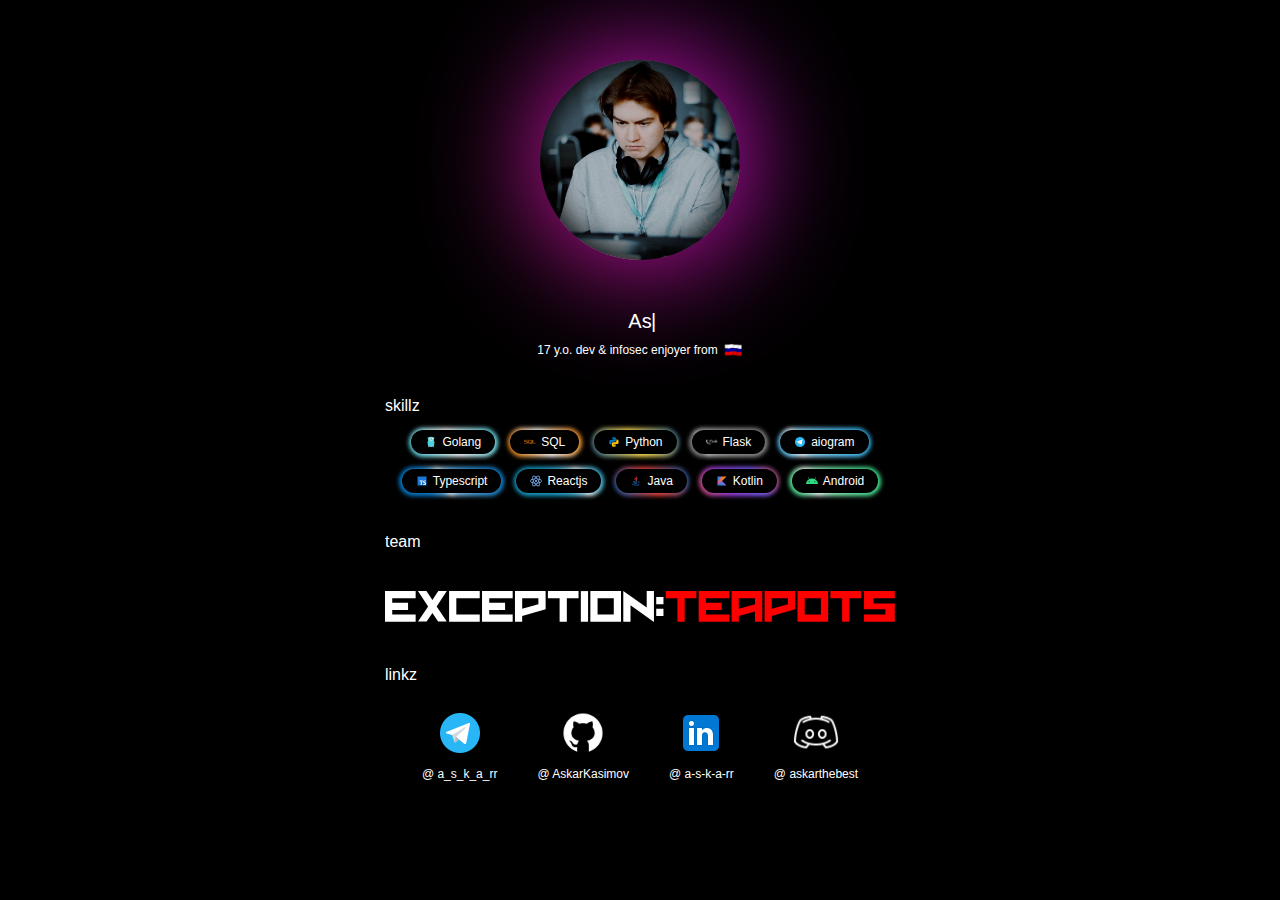
==== index.html @ 7715d3d5 "dark" ====
<!DOCTYPE html>
<html lang="en">

<head>
    <meta charset="UTF-8">
    <meta name="viewport" content="width=device-width, initial-scale=1.0">
    <title>Askar Kasimov (@a_s_k_a_rr)</title>
    <link rel="stylesheet" href="./style.css?ver=6" type="text/css" />
    <link rel="shortcut icon" href="favicon.ico" type="image/x-icon">
    <meta property="og:title" content="Askar Kasimov (@a_s_k_a_rr)" />
    <meta property="og:site_name" content="Software developer" />
    <meta property="og:url" content="https://askar.su/" />
    <meta property="og:description" content="Business card site" />
    <meta property="og:image" content="https://askar.su/ava.jpg" />
    <meta property="og:image:width" content="713" />
    <meta property="og:image:height" content="713" />
    <meta name="description" content="Business card site" />
    <meta name="theme-color" content="#000000" />
    <meta name="yandex-verification" content="dc76d25b6252fd1d" />
</head>

<body>
    <div class="wrapper">
        <div class="ava">
            <div class="button gradient-border">
            </div>
            <span>
                <h1 id="name">Askar Kasimov</h1>
                <h2>17 y.o. dev & infosec enjoyer from <img src="./icons/ru.gif" alt=":ru:" /></h2>
            </span>
        </div>
        <div class="tags-wrapper">
            <p>skillz</p>
            <div class="tags no-select">
                <div class="tag gradient-border go">
                    <img src="./icons/go.png" alt="Golang">
                    <p>Golang</p>
                </div>
                <div class="tag gradient-border sql">
                    <img src="./icons/sql.png" alt="SQL">
                    <p>SQL</p>
                </div>
                <div class="tag gradient-border py">
                    <img src="./icons/python.png" alt="Python">
                    <p>Python</p>
                </div>
                <div class="tag gradient-border flask">
                    <img src="./icons/flask.png" alt="Flask">
                    <p>Flask</p>
                </div>
                <div class="tag gradient-border tg">
                    <img src="./icons/tg.png" alt="aiogram">
                    <p>aiogram</p>
                </div>
                <div class="tag gradient-border ts">
                    <img src="./icons/ts.png" alt="Typescript">
                    <p>Typescript</p>
                </div>
                <div class="tag gradient-border react">
                    <img src="./icons/react.png" alt="Reactjs">
                    <p>Reactjs</p>
                </div>
                <div class="tag gradient-border java">
                    <img src="./icons/java.png" alt="Java">
                    <p>Java</p>
                </div>
                <div class="tag gradient-border kt">
                    <img src="./icons/kt.png" alt="Kotlin">
                    <p>Kotlin</p>
                </div>
                <div class="tag gradient-border android">
                    <img src="./icons/android.png" alt="Android">
                    <p>Android</p>
                </div>
            </div>
        </div>
        <div class="team">
            <p>team</p>
            <a class="hoverUnderlineAnimation" href="https://exteps.com">
                <svg xmlns="http://www.w3.org/2000/svg" viewBox="0 0 783.56 47.6" class="hoverUnderlineAnimation">
                    <defs>
                        <style>
                            .a {
                                fill: red;
                            }
                        </style>
                    </defs>
                    <path d="M613.11,516.27v11.11h-36v6.89h24.33v11.11H577.11v6.89h36v11.11H566V516.27Z"
                        transform="translate(-566 -516.13)" fill="white" />
                    <path
                        d="M632.24,539.82l-15.61-23.55h13.08L638.85,530l9.07-13.71H661l-15.61,23.55,15.54,23.35H647.64l-8.79-13.36L630,563.17H616.7Z"
                        transform="translate(-566 -516.13)" fill="white" />
                    <path d="M664.51,516.27h47.11v11.11h-36v24.89h36v11.11H664.51Z" transform="translate(-566 -516.13)"
                        fill="white" />
                    <path d="M762.25,516.27v11.11h-36v6.89h24.32v11.11H726.25v6.89h36v11.11H715.14V516.27Z"
                        transform="translate(-566 -516.13)" fill="white" />
                    <path d="M812.87,516.27v28l-36,10.13v9H765.76V516.27Zm-36,11.11v15.89l24.89-6.68v-9.21Z"
                        transform="translate(-566 -516.13)" fill="white" />
                    <path d="M816.39,516.27H863.5v11.11h-18v36H834.39v-36h-18Z" transform="translate(-566 -516.13)"
                        fill="white" />
                    <path d="M878.12,516.27v47.11H867V516.27Z" transform="translate(-566 -516.13)" fill="white" />
                    <path d="M928.75,516.27v47.11H881.64V516.27Zm-36,11.11v24.89h24.89V527.38Z"
                        transform="translate(-566 -516.13)" fill="white" />
                    <path d="M932.26,563.38V516.13l36,25.52V516.27h11.11v47.46l-36-25.87v25.52Z"
                        transform="translate(-566 -516.13)" fill="white" />
                    <path d="M994,525.27v11.11H982.89V525.27Zm0,18v11.11H982.89V543.27Z"
                        transform="translate(-566 -516.13)" fill="white" />
                    <path class="a" d="M997.51,516.27h47.11v11.11h-18v36h-11.11v-36h-18Z"
                        transform="translate(-566 -516.13)" />
                    <path class="a" d="M1095.25,516.27v11.11h-36v6.89h24.32v11.11h-24.32v6.89h36v11.11h-47.11V516.27Z"
                        transform="translate(-566 -516.13)" />
                    <path class="a"
                        d="M1145.87,516.27v47.11h-11.11V547.7l-24.89,6.68v9h-11.11V516.27Zm-36,11.11v15.89l24.89-6.68v-9.21Z"
                        transform="translate(-566 -516.13)" />
                    <path class="a" d="M1196.5,516.27v28l-36,10.13v9h-11.11V516.27Zm-36,11.11v15.89l24.89-6.68v-9.21Z"
                        transform="translate(-566 -516.13)" />
                    <path class="a" d="M1247.12,516.27v47.11H1200V516.27Zm-36,11.11v24.89H1236V527.38Z"
                        transform="translate(-566 -516.13)" />
                    <path class="a" d="M1250.64,516.27h47.11v11.11h-18v36h-11.11v-36h-18Z"
                        transform="translate(-566 -516.13)" />
                    <path class="a"
                        d="M1349.57,516.13v11.11H1316.8v7.94h32.77v28.2h-47.25V552.2h32.83v-7.88h-32.83V516.13Z"
                        transform="translate(-566 -516.13)" />
                </svg>
            </a>
        </div>
        <div class="links-wrapper">
            <p>linkz</p>
            <div class="links">
                <a class="link" href="https://t.me/a_s_k_a_rr">
                    <img src="./icons/tg.png" alt="Telegram" class="no-select" />
                    <p>@ a_s_k_a_rr</p>
                </a>
                <a class="link" href="https://github.com/AskarKasimov">
                    <img src="./icons/gh.png" alt="GitHub" class="no-select" />
                    <p>@ AskarKasimov</p>
                </a>
                <a class="link" href="https://www.linkedin.com/in/a-s-k-a-rr/">
                    <img src="./icons/in.png" alt="LinkedIn" class="no-select" />
                    <p>@ a-s-k-a-rr</p>
                </a>
                <a class="link">
                    <img src="./icons/ds.png" alt="Discord" class="no-select" />
                    <p>@ askarthebest</p>
                </a>
            </div>
        </div>
    </div>
    <script src="./typeit.min.js"></script>
    <script>
        new TypeIt("#name", { speed: 180 }).go();
    </script>
</body>

</html>
---- style.css ----
@import url('https://fonts.cdnfonts.com/css/poppins');

:root {
    color-scheme: dark;
}

* {
    box-sizing: border-box;
}

p,
h1,
h2 {
    margin: 0 0 0 0;
    font-weight: 400;
}

html {
    scroll-behavior: smooth;
}

body {
    background-color: #000000;
    color: #FFFFFF;
    font-family: 'Poppins', sans-serif;
}

.no-select {
    -webkit-touch-callout: none;
    -webkit-user-select: none;
    -khtml-user-select: none;
    -moz-user-select: none;
    -ms-user-select: none;
    user-select: none;
}

.wrapper {
    margin: 60px auto;
    width: 100%;
    max-width: 550px;
    display: flex;
    flex-direction: column;
    padding-left: 20px;
    padding-right: 20px;
    gap: 40px;
}

.ava {
    width: 100%;
    display: flex;
    flex-direction: column;
    align-items: center;
    gap: 50px;
}

.ava div {
    border-radius: 100%;
    min-width: 200px;
    min-height: 200px;
    max-width: 200px;
    max-height: 200px;
    padding: 0 0 0 0;
    background-image: url('./ava.jpg');
    box-shadow: 0 0 30px 5px #000000 inset;
    background-position: center;
    background-size: contain;
}

.ava img {
    max-width: 200px;
    max-height: 200px;
    border-radius: 100%;
    pointer-events: none;
}

.ava span {
    display: flex;
    flex-direction: column;
    align-items: center;
    gap: 10px;
}

.ava span h1 {
    font-size: 20px;
    width: 100%;
    text-align: center;
}

.ava span h2 {
    display: flex;
    justify-content: center;
    align-items: center;
    gap: 5px;
    font-size: 12px;
}

.ava span h2 img {
    max-height: 20px;
    max-width: 20px;
    border-radius: 0px;
}

.tags-wrapper {
    width: 100%;
    display: flex;
    gap: 15px;
    flex-direction: column;
    align-items: flex-start;
}

.tags {
    width: 100%;
    display: flex;
    flex-direction: row;
    flex-wrap: wrap;
    gap: 15px;
    justify-content: center;
}

.tag {
    position: relative;
    border-radius: 20px;
    padding: 5px 14px 5px 14px;
    font-size: 12px !important;
    display: flex;
    flex-direction: row;
    gap: 5px;
    align-items: center;
}

.tag img {
    max-height: 12px;
    max-width: 12px;
}

.team {
    display: flex;
    flex-direction: column;
    gap: 40px;
}

.button {
    position: relative;
    display: inline-block;
    outline: 0;
    white-space: nowrap;
    padding-left: 26px;
    padding-right: 26px;
    line-height: 46px;
    color: #fff;
    letter-spacing: 1px;
    border: none;
    -webkit-transition: all .2s ease-in-out;
    -o-transition: all .2s ease-in-out;
    transition: all .2s ease-in-out;
    background-color: #050505 !important;
    text-decoration: none;
}

.gradient-border {
    background: #000000;
    position: relative;
    border-radius: 20px;
}

.gradient-border:after {
    content: '';
    position: absolute;
    top: calc(-1 * 3px);
    left: calc(-1 * 3px);
    height: calc(100% + 3px * 2);
    width: calc(100% + 3px * 2);
    background: linear-gradient(60deg,
            #cd2148,
            #ed14e7,
            #0a8d8f);
    border-radius: 100%;
    z-index: -1;
    animation: animatedgradient 3s ease alternate infinite;
    background-size: 300% 300%;
    filter: blur(60px);
}

.tag:after {
    border-radius: 20px;
    top: calc(-1 * 2.5px);
    left: calc(-1 * 2.5px);
    height: calc(100% + 2.5px * 2);
    width: calc(100% + 2.5px * 2);
    animation: none;
    transition: background-position .5s ease-in-out;
    background-repeat: no-repeat;
    filter: blur(2px);
}

.tag:hover:after {
    background-position: 10vh;
}

.go:after {
    background: linear-gradient(60deg,
            #4DD0E1, 30%,
            #FFFFFF, 70%,
            #4DD0E1)
}

.py:after {
    background: linear-gradient(60deg,
            #326C9B,
            #FFDA4C,
            #326C9B);
}

.flask:after {
    background: linear-gradient(60deg,
            gray, 20%,
            #FFFFFF, 21%,
            gray);
}

.sql:after {
    background: linear-gradient(60deg,
            #E87B00, 30%,
            #FFFFFF, 70%,
            #E87B00)
}

.tg:after {
    background: linear-gradient(60deg,
            #29B6F6, 15%,
            #FFFFFF, 35%,
            #29B6F6);
}

.ts:after {
    background: linear-gradient(60deg,
            #017ACC, 40%,
            #FFFFFF, 50%,
            #017ACC);
}

.react:after {
    background: linear-gradient(60deg,
            #149ECA, 65%,
            #FFFFFF, 80%,
            #149ECA);
}

.java:after {
    background: linear-gradient(60deg,
            #1461B7,
            #EF4235,
            #1461B7);
}

.kt:after {
    background: linear-gradient(60deg,
            #D15064,
            #A23CE2,
            #775BF6,
            #D15064);
}

.android:after {
    background: linear-gradient(60deg,
            #30DC80, 20%,
            #FFFFFF, 40%,
            #30DC80);
}

@keyframes animatedgradient {
    0% {
        background-position: 0% 50%;
    }

    50% {
        background-position: 100% 50%;
    }

    100% {
        background-position: 0% 50%;
    }
}

.links-wrapper {
    width: 100%;
    display: flex;
    gap: 15px;
    flex-direction: column;
    align-items: flex-start;
}

.links {
    width: 100%;
    display: flex;
    flex-direction: row;
    flex-wrap: wrap;
    gap: 20px;
    justify-content: center;
    align-items: center;
}

.link {
    display: flex;
    flex-direction: column;
    gap: 10px;
    align-items: center;
    font-size: 12px !important;
    text-decoration: none;
    color: inherit;
    cursor: pointer;
    padding: 10px 10px 10px 10px;
    box-shadow: 0px 0px 0px 0px #3b3b3b;
    transition: box-shadow .2s ease-in-out;
    border-radius: 10px;
}

.link img {
    max-width: 48px;
    max-height: 48px;
}

.link:hover {
    box-shadow: 0px 0px 0px 2px #3b3b3b;
}

.hoverUnderlineAnimation {
    display: inline-block;
    position: relative;
    color: inherit;
    text-decoration: none;
    transition: color .25s;
}

.hoverUnderlineAnimation:hover {
    color: #D82626;
}

.hoverUnderlineAnimation::after {
    content: '';
    position: absolute;
    width: 100%;
    transform: scaleX(0);
    height: 2px;
    bottom: -5px;
    left: 0;
    background-color: #D82626;
    transform-origin: center;
    transition: transform 0.25s ease-out;
}

.hoverUnderlineAnimation:hover::after {
    transform: scaleX(1);
    transform-origin: center;
}
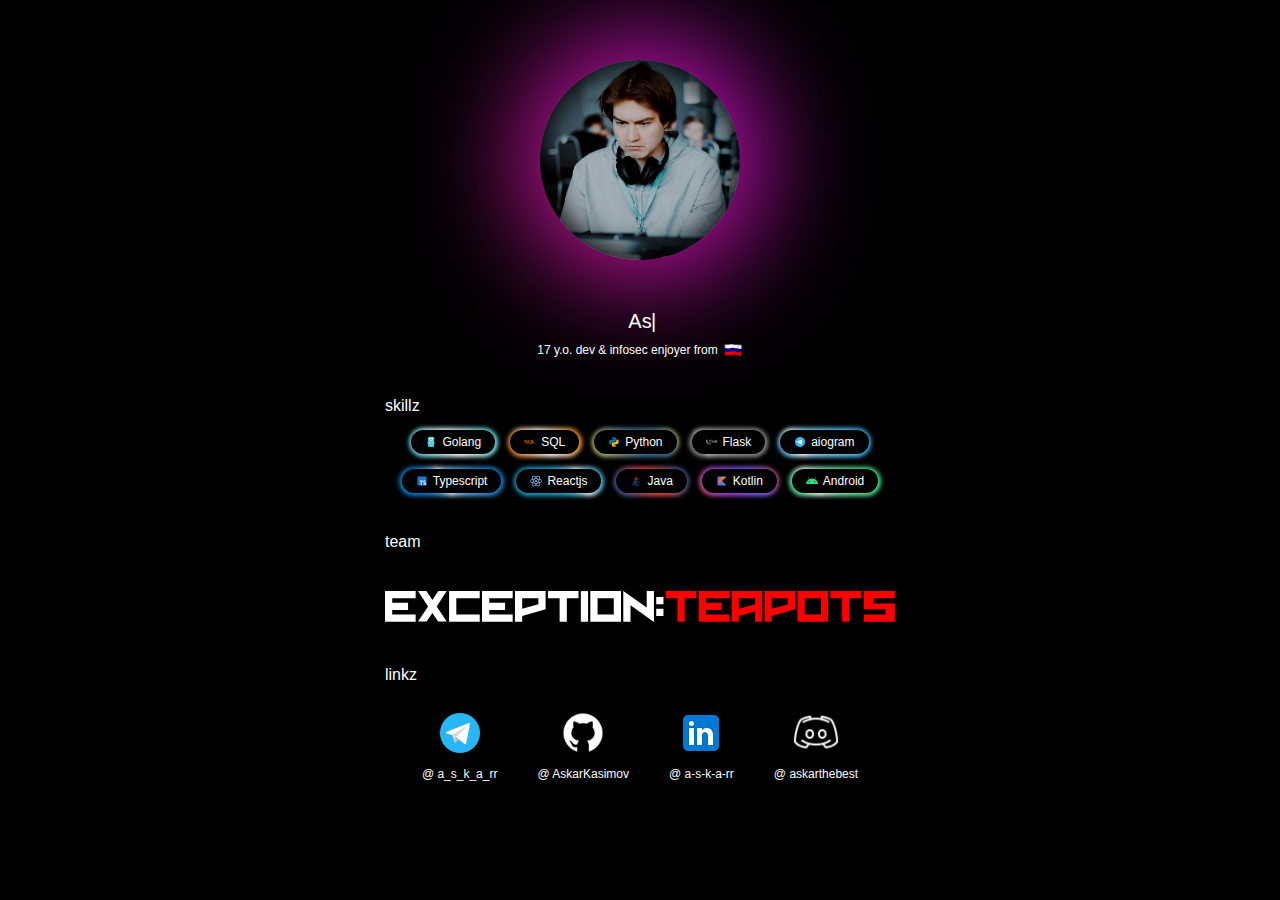
==== commit d193a7c6: "some grad fixes" ====
--- a/index.html
+++ b/index.html
@@ -5,7 +5,7 @@
     <meta charset="UTF-8">
     <meta name="viewport" content="width=device-width, initial-scale=1.0">
     <title>Askar Kasimov (@a_s_k_a_rr)</title>
-    <link rel="stylesheet" href="./style.css?ver=6" type="text/css" />
+    <link rel="stylesheet" href="./style.css?ver=7" type="text/css" />
     <link rel="shortcut icon" href="favicon.ico" type="image/x-icon">
     <meta property="og:title" content="Askar Kasimov (@a_s_k_a_rr)" />
     <meta property="og:site_name" content="Software developer" />
--- a/style.css
+++ b/style.css
@@ -166,10 +166,10 @@
 .gradient-border:after {
     content: '';
     position: absolute;
-    top: calc(-1 * 3px);
-    left: calc(-1 * 3px);
-    height: calc(100% + 3px * 2);
-    width: calc(100% + 3px * 2);
+    top: calc(-1 * 15px);
+    left: calc(-1 * 15px);
+    height: calc(100% + 15px * 2);
+    width: calc(100% + 15px * 2);
     background: linear-gradient(60deg,
             #cd2148,
             #ed14e7,
@@ -188,13 +188,13 @@
     height: calc(100% + 2.5px * 2);
     width: calc(100% + 2.5px * 2);
     animation: none;
-    transition: background-position .5s ease-in-out;
+    transition: background-position .7s ease-in-out;
     background-repeat: no-repeat;
     filter: blur(2px);
 }
 
 .tag:hover:after {
-    background-position: 10vh;
+    background-position: 100px;
 }
 
 .go:after {
@@ -206,9 +206,9 @@
 
 .py:after {
     background: linear-gradient(60deg,
-            #326C9B,
-            #FFDA4C,
-            #326C9B);
+            #FFDA4C, 20%,
+            #326C9B, 90%,
+            #FFDA4C);
 }
 
 .flask:after {
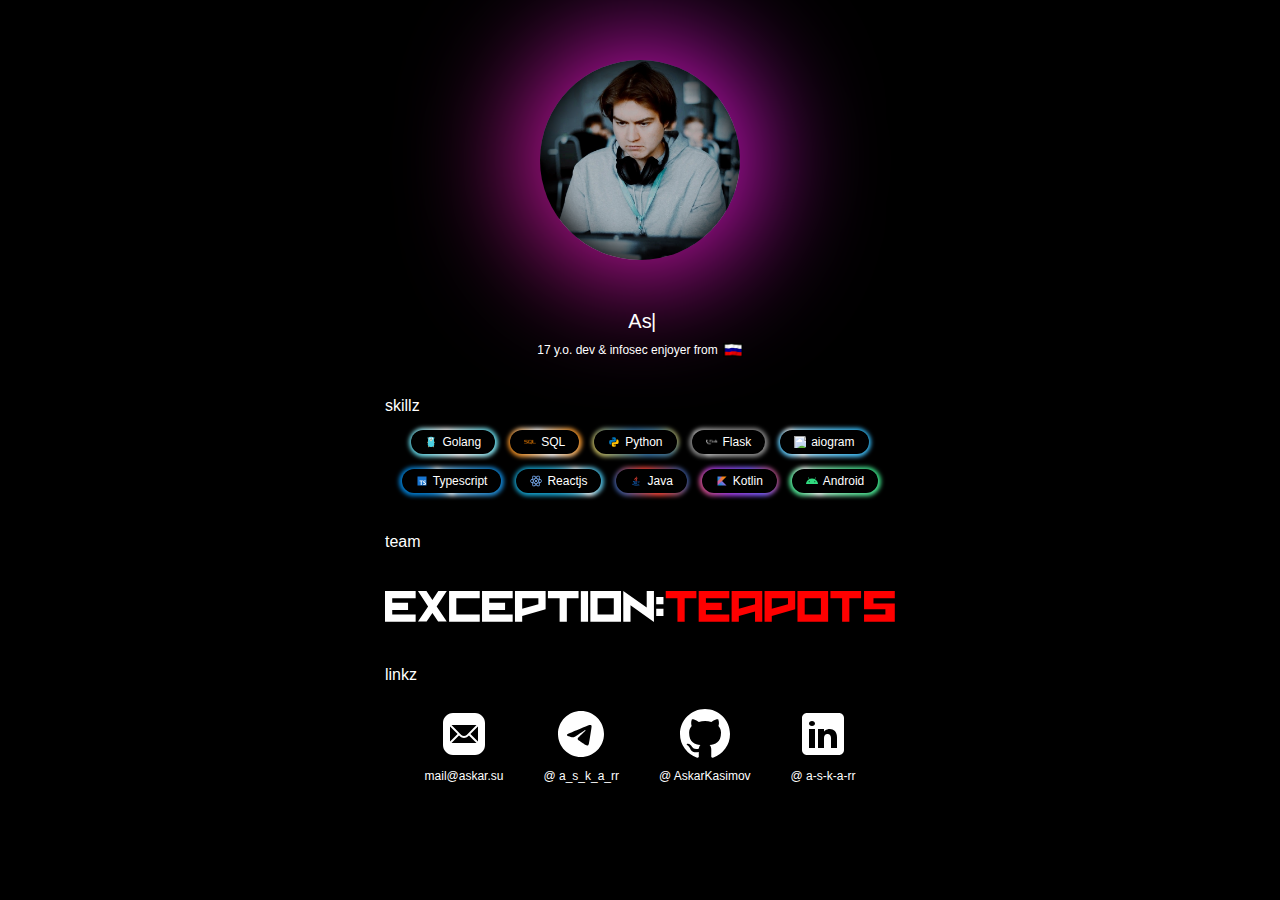
==== commit 792cc655: "new icons" ====
--- a/index.html
+++ b/index.html
@@ -26,7 +26,7 @@
             </div>
             <span>
                 <h1 id="name">Askar Kasimov</h1>
-                <h2>17 y.o. dev & infosec enjoyer from <img src="./icons/ru.gif" alt=":ru:" /></h2>
+                <h2>17 y.o. dev & infosec enjoyer from <img src="./icons/ru.gif" alt="Russia" /></h2>
             </span>
         </div>
         <div class="tags-wrapper">
@@ -127,21 +127,62 @@
         <div class="links-wrapper">
             <p>linkz</p>
             <div class="links">
-                <a class="link" href="https://t.me/a_s_k_a_rr">
-                    <img src="./icons/tg.png" alt="Telegram" class="no-select" />
+                <a class="link mail-icon" href="mailto:mail@askar.su">
+                    <svg xmlns="http://www.w3.org/2000/svg" xmlns:xlink="http://www.w3.org/1999/xlink"
+                        viewBox="0,0,256,256" width="50px" height="50px" fill="#ffffff">
+                        <g fill-rule="nonzero" stroke="none" stroke-width="1" stroke-linecap="butt"
+                            stroke-linejoin="miter" stroke-miterlimit="10" stroke-dasharray="" stroke-dashoffset="0"
+                            font-family="none" font-weight="none" font-size="none" text-anchor="none"
+                            style="mix-blend-mode: normal">
+                            <g transform="scale(5.12,5.12)">
+                                <path
+                                    d="M14,4c-5.51133,0 -10,4.48867 -10,10v22c0,5.51133 4.48867,10 10,10h22c5.51133,0 10,-4.48867 10,-10v-22c0,-5.51133 -4.48867,-10 -10,-10zM13,16h24c0.18,0 0.34977,0.02031 0.50977,0.07031l-9.83008,9.82031c-1.48,1.48 -3.88914,1.48 -5.36914,0l-9.82031,-9.82031c0.16,-0.05 0.32977,-0.07031 0.50977,-0.07031zM11.07031,17.49023l7.51953,7.50977l-7.51953,7.50977c-0.05,-0.16 -0.07031,-0.32977 -0.07031,-0.50977v-14c0,-0.18 0.02031,-0.34977 0.07031,-0.50977zM38.92969,17.49023c0.05,0.16 0.07031,0.32977 0.07031,0.50977v14c0,0.18 -0.02031,0.34977 -0.07031,0.50977l-7.5293,-7.50977zM20,26.41016l0.89063,0.90039c1.13,1.13 2.61961,1.68945 4.09961,1.68945c1.49,0 2.96961,-0.55945 4.09961,-1.68945l0.90039,-0.90039l7.51953,7.51953c-0.16,0.05 -0.32977,0.07031 -0.50977,0.07031h-24c-0.18,0 -0.34977,-0.02031 -0.50977,-0.07031z">
+                                </path>
+                            </g>
+                        </g>
+                    </svg>
+                    <p>mail@askar.su</p>
+                </a>
+                <a class="link tg-icon" href="https://t.me/a_s_k_a_rr">
+                    <svg xmlns="http://www.w3.org/2000/svg" xmlns:xlink="http://www.w3.org/1999/xlink"
+                        viewBox="0,0,256,256" width="50px" height="50px" fill="#ffffff">
+                        <g fill-rule="nonzero" stroke="none" stroke-width="1" stroke-linecap="butt"
+                            stroke-linejoin="miter" stroke-miterlimit="10" stroke-dasharray="" stroke-dashoffset="0"
+                            font-family="none" font-weight="none" font-size="none" text-anchor="none"
+                            style="mix-blend-mode: normal">
+                            <g transform="scale(5.12,5.12)">
+                                <path
+                                    d="M25,2c12.703,0 23,10.297 23,23c0,12.703 -10.297,23 -23,23c-12.703,0 -23,-10.297 -23,-23c0,-12.703 10.297,-23 23,-23zM32.934,34.375c0.423,-1.298 2.405,-14.234 2.65,-16.783c0.074,-0.772 -0.17,-1.285 -0.648,-1.514c-0.578,-0.278 -1.434,-0.139 -2.427,0.219c-1.362,0.491 -18.774,7.884 -19.78,8.312c-0.954,0.405 -1.856,0.847 -1.856,1.487c0,0.45 0.267,0.703 1.003,0.966c0.766,0.273 2.695,0.858 3.834,1.172c1.097,0.303 2.346,0.04 3.046,-0.395c0.742,-0.461 9.305,-6.191 9.92,-6.693c0.614,-0.502 1.104,0.141 0.602,0.644c-0.502,0.502 -6.38,6.207 -7.155,6.997c-0.941,0.959 -0.273,1.953 0.358,2.351c0.721,0.454 5.906,3.932 6.687,4.49c0.781,0.558 1.573,0.811 2.298,0.811c0.725,0 1.107,-0.955 1.468,-2.064z">
+                                </path>
+                            </g>
+                        </g>
+                    </svg>
                     <p>@ a_s_k_a_rr</p>
                 </a>
-                <a class="link" href="https://github.com/AskarKasimov">
-                    <img src="./icons/gh.png" alt="GitHub" class="no-select" />
+                <a class="link gh-icon" href="https://github.com/AskarKasimov">
+                    <svg height="50px" aria-hidden="true" viewBox="0 0 16 16" version="1.1" width="50px"
+                        data-view-component="true" fill="#ffffff">
+                        <path
+                            d="M8 0c4.42 0 8 3.58 8 8a8.013 8.013 0 0 1-5.45 7.59c-.4.08-.55-.17-.55-.38 0-.27.01-1.13.01-2.2 0-.75-.25-1.23-.54-1.48 1.78-.2 3.65-.88 3.65-3.95 0-.88-.31-1.59-.82-2.15.08-.2.36-1.02-.08-2.12 0 0-.67-.22-2.2.82-.64-.18-1.32-.27-2-.27-.68 0-1.36.09-2 .27-1.53-1.03-2.2-.82-2.2-.82-.44 1.1-.16 1.92-.08 2.12-.51.56-.82 1.28-.82 2.15 0 3.06 1.86 3.75 3.64 3.95-.23.2-.44.55-.51 1.07-.46.21-1.61.55-2.33-.66-.15-.24-.6-.83-1.23-.82-.67.01-.27.38.01.53.34.19.73.9.82 1.13.16.45.68 1.31 2.69.94 0 .67.01 1.3.01 1.49 0 .21-.15.45-.55.38A7.995 7.995 0 0 1 0 8c0-4.42 3.58-8 8-8Z">
+                        </path>
+                    </svg>
                     <p>@ AskarKasimov</p>
                 </a>
-                <a class="link" href="https://www.linkedin.com/in/a-s-k-a-rr/">
-                    <img src="./icons/in.png" alt="LinkedIn" class="no-select" />
+                <a class="link in-icon" href="https://www.linkedin.com/in/a-s-k-a-rr/">
+                    <svg xmlns="http://www.w3.org/2000/svg" xmlns:xlink="http://www.w3.org/1999/xlink"
+                        viewBox="0,0,256,256" width="50px" height="50px" fill="#ffffff">
+                        <g fill-rule="nonzero" stroke="none" stroke-width="1" stroke-linecap="butt"
+                            stroke-linejoin="miter" stroke-miterlimit="10" stroke-dasharray="" stroke-dashoffset="0"
+                            font-family="none" font-weight="none" font-size="none" text-anchor="none"
+                            style="mix-blend-mode: normal">
+                            <g transform="scale(5.12,5.12)">
+                                <path
+                                    d="M41,4h-32c-2.76,0 -5,2.24 -5,5v32c0,2.76 2.24,5 5,5h32c2.76,0 5,-2.24 5,-5v-32c0,-2.76 -2.24,-5 -5,-5zM17,20v19h-6v-19zM11,14.47c0,-1.4 1.2,-2.47 3,-2.47c1.8,0 2.93,1.07 3,2.47c0,1.4 -1.12,2.53 -3,2.53c-1.8,0 -3,-1.13 -3,-2.53zM39,39h-6c0,0 0,-9.26 0,-10c0,-2 -1,-4 -3.5,-4.04h-0.08c-2.42,0 -3.42,2.06 -3.42,4.04c0,0.91 0,10 0,10h-6v-19h6v2.56c0,0 1.93,-2.56 5.81,-2.56c3.97,0 7.19,2.73 7.19,8.26z">
+                                </path>
+                            </g>
+                        </g>
+                    </svg>
                     <p>@ a-s-k-a-rr</p>
-                </a>
-                <a class="link">
-                    <img src="./icons/ds.png" alt="Discord" class="no-select" />
-                    <p>@ askarthebest</p>
                 </a>
             </div>
         </div>
--- a/style.css
+++ b/style.css
@@ -315,9 +315,8 @@
     border-radius: 10px;
 }
 
-.link img {
-    max-width: 48px;
-    max-height: 48px;
+.link svg {
+    transition: fill .2s ease-in-out;
 }
 
 .link:hover {
@@ -352,4 +351,20 @@
 .hoverUnderlineAnimation:hover::after {
     transform: scaleX(1);
     transform-origin: center;
+}
+
+.mail-icon:hover svg{
+    fill: yellow;
+}
+
+.tg-icon:hover svg{
+    fill: #2AABEE;
+}
+
+.gh-icon:hover svg {
+    fill: #CDD9E5;
+}
+
+.in-icon:hover svg {
+    fill: #0078D4;
 }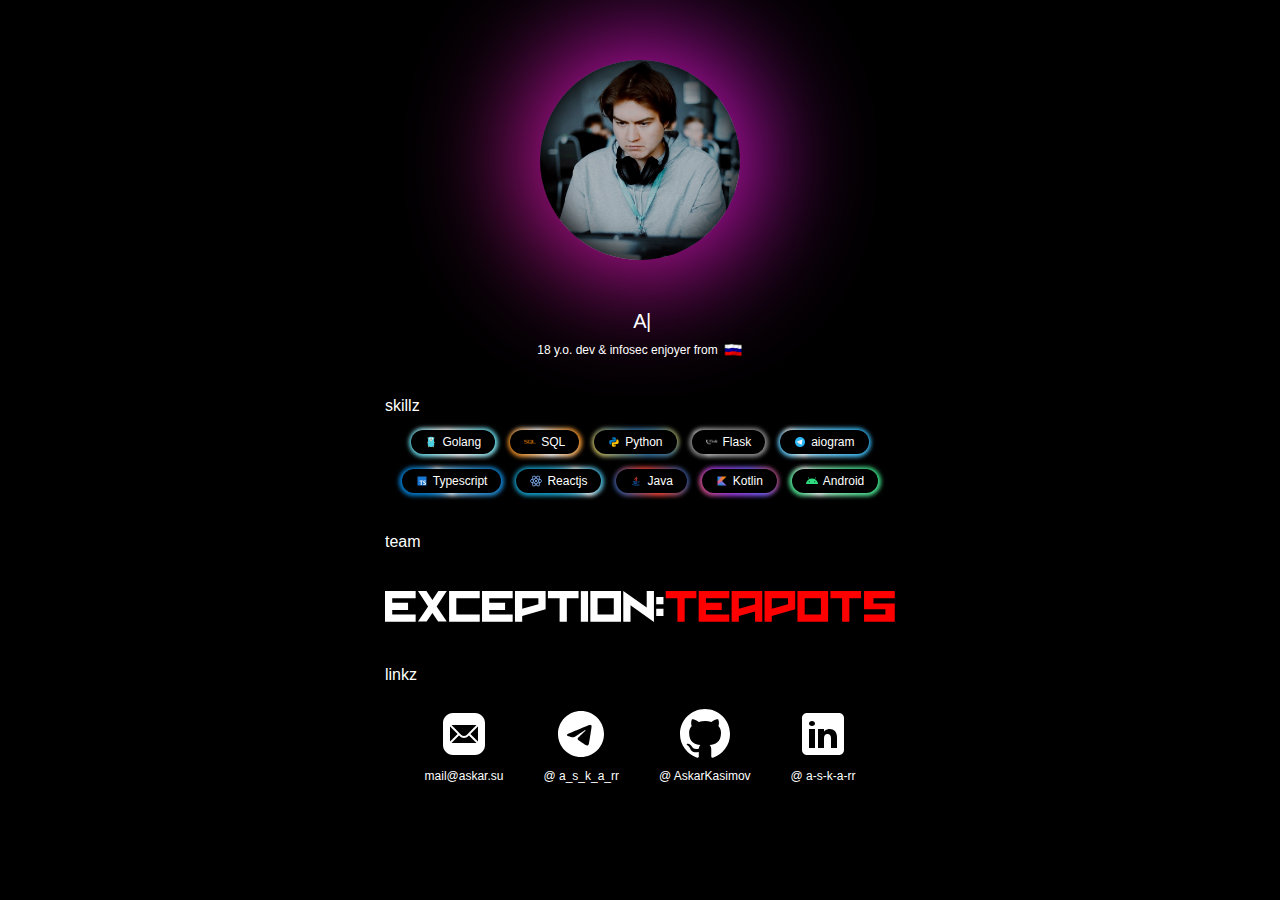
==== commit 6f257075: "birthday lmao" ====
--- a/index.html
+++ b/index.html
@@ -26,7 +26,7 @@
             </div>
             <span>
                 <h1 id="name">Askar Kasimov</h1>
-                <h2>17 y.o. dev & infosec enjoyer from <img src="./icons/ru.gif" alt="Russia" /></h2>
+                <h2>18 y.o. dev & infosec enjoyer from <img src="./icons/ru.gif" alt="Russia" /></h2>
             </span>
         </div>
         <div class="tags-wrapper">
@@ -193,4 +193,4 @@
     </script>
 </body>
 
-</html>+</html>
--- a/style.css
+++ b/style.css
@@ -353,11 +353,11 @@
     transform-origin: center;
 }
 
-.mail-icon:hover svg{
+.mail-icon:hover svg {
     fill: yellow;
 }
 
-.tg-icon:hover svg{
+.tg-icon:hover svg {
     fill: #2AABEE;
 }
 
@@ -367,4 +367,17 @@
 
 .in-icon:hover svg {
     fill: #0078D4;
+}
+
+@media screen and (max-width:580px) {
+    .links {
+        gap: 10px;
+        align-items: center;
+        justify-content: space-around;
+    }
+
+    .link {
+        width: 125px;
+        max-width: 125px;
+    }
 }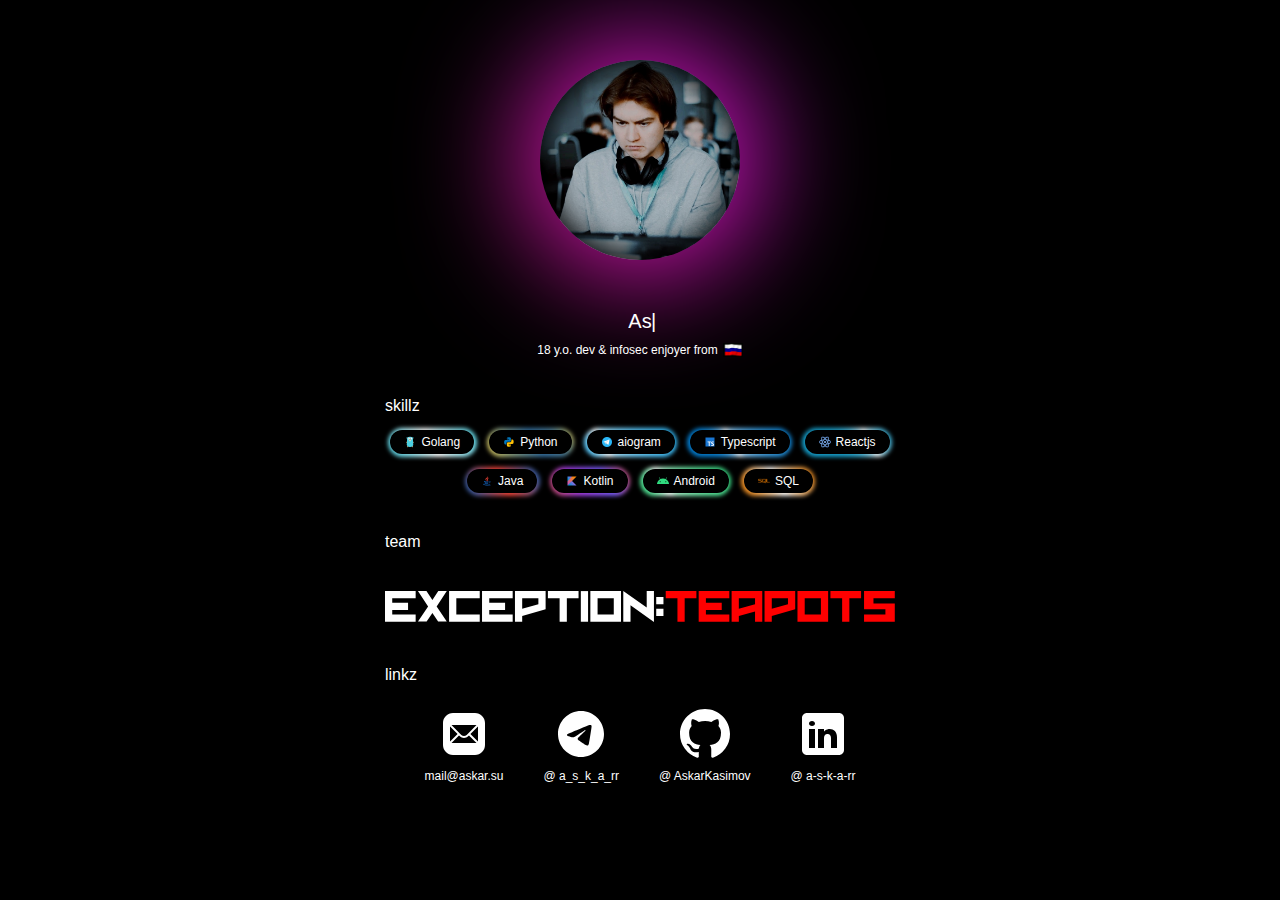
==== commit f1933e84: "cringe detected" ====
--- a/index.html
+++ b/index.html
@@ -36,17 +36,9 @@
                     <img src="./icons/go.png" alt="Golang">
                     <p>Golang</p>
                 </div>
-                <div class="tag gradient-border sql">
-                    <img src="./icons/sql.png" alt="SQL">
-                    <p>SQL</p>
-                </div>
                 <div class="tag gradient-border py">
                     <img src="./icons/python.png" alt="Python">
                     <p>Python</p>
-                </div>
-                <div class="tag gradient-border flask">
-                    <img src="./icons/flask.png" alt="Flask">
-                    <p>Flask</p>
                 </div>
                 <div class="tag gradient-border tg">
                     <img src="./icons/tg.png" alt="aiogram">
@@ -71,6 +63,10 @@
                 <div class="tag gradient-border android">
                     <img src="./icons/android.png" alt="Android">
                     <p>Android</p>
+                </div>
+                <div class="tag gradient-border sql">
+                    <img src="./icons/sql.png" alt="SQL">
+                    <p>SQL</p>
                 </div>
             </div>
         </div>
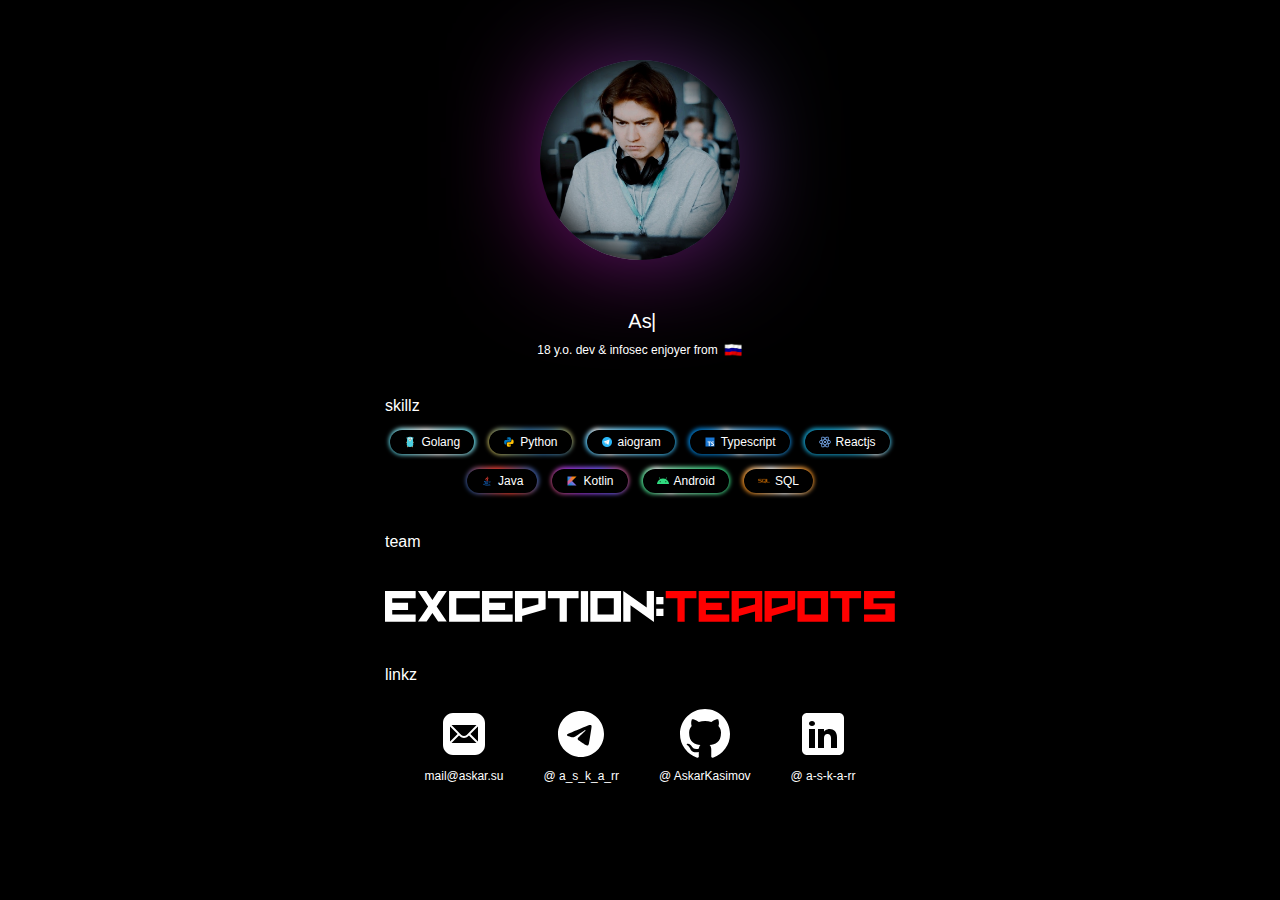
==== commit e38a8aa2: "bg blur gradient safari fixed" ====
--- a/index.html
+++ b/index.html
@@ -5,7 +5,7 @@
     <meta charset="UTF-8">
     <meta name="viewport" content="width=device-width, initial-scale=1.0">
     <title>Askar Kasimov (@a_s_k_a_rr)</title>
-    <link rel="stylesheet" href="./style.css?ver=7" type="text/css" />
+    <link rel="stylesheet" href="./style.css?ver=8" type="text/css" />
     <link rel="shortcut icon" href="favicon.ico" type="image/x-icon">
     <meta property="og:title" content="Askar Kasimov (@a_s_k_a_rr)" />
     <meta property="og:site_name" content="Software developer" />
--- a/style.css
+++ b/style.css
@@ -166,27 +166,30 @@
 .gradient-border:after {
     content: '';
     position: absolute;
-    top: calc(-1 * 15px);
-    left: calc(-1 * 15px);
-    height: calc(100% + 15px * 2);
-    width: calc(100% + 15px * 2);
+    margin: auto auto auto auto;
+    left: 0;
+    right: 0;
+    top: 0;
+    bottom: 0;
+    height: 70%;
+    width: 70%;
     background: linear-gradient(60deg,
             #cd2148,
             #ed14e7,
-            #0a8d8f);
-    border-radius: 100%;
+            #0a8d8f,
+            #FFFFFF);
     z-index: -1;
-    animation: animatedgradient 3s ease alternate infinite;
+    animation: animatedgradient 3s ease-in-out alternate infinite;
     background-size: 300% 300%;
     filter: blur(60px);
 }
 
 .tag:after {
     border-radius: 20px;
-    top: calc(-1 * 2.5px);
-    left: calc(-1 * 2.5px);
-    height: calc(100% + 2.5px * 2);
-    width: calc(100% + 2.5px * 2);
+    top: calc(-1 * 1.5px);
+    left: calc(-1 * 1.5px);
+    height: calc(100% + 1.5px * 2);
+    width: calc(100% + 1.5px * 2);
     animation: none;
     transition: background-position .7s ease-in-out;
     background-repeat: no-repeat;
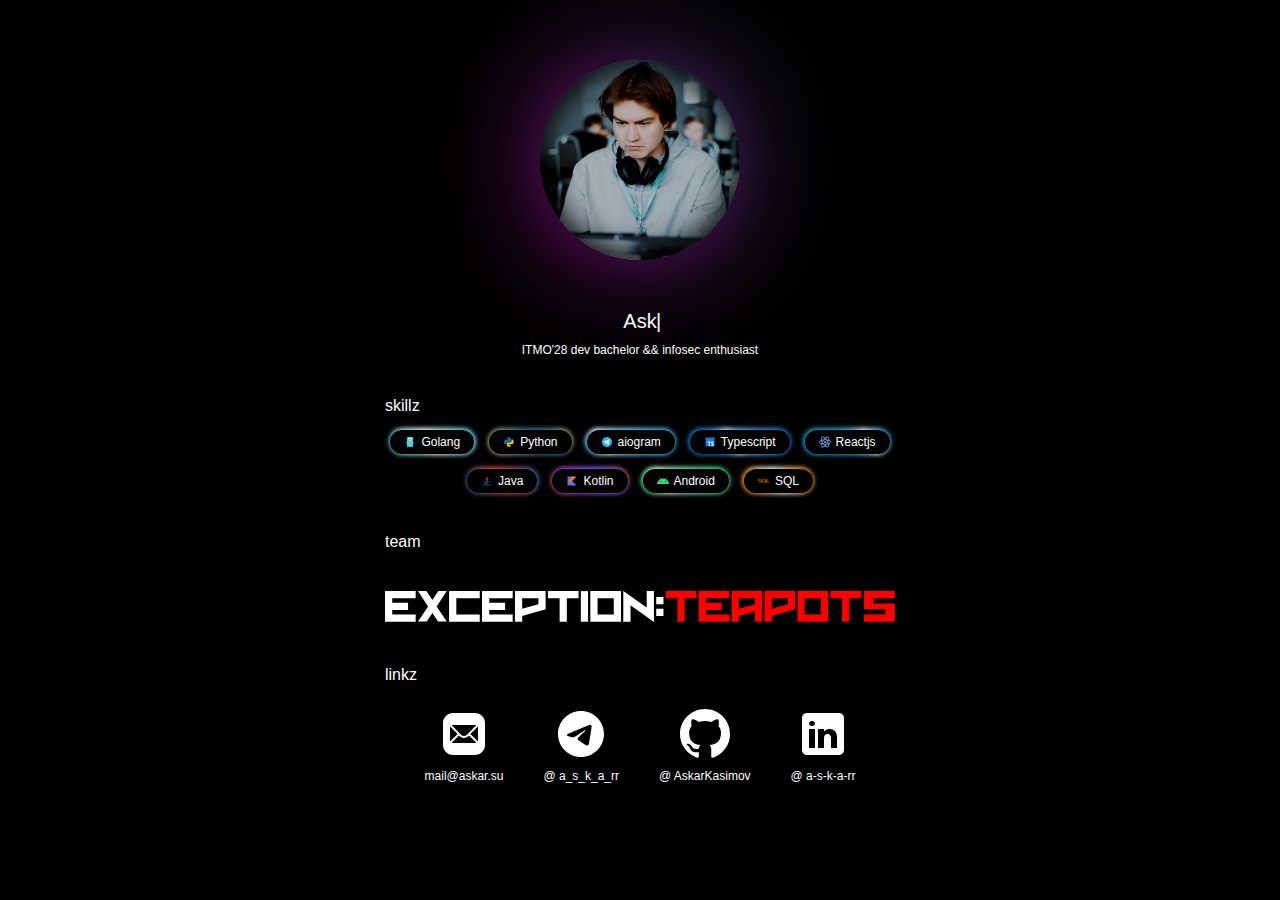
==== commit 9e9cc67c: "new description" ====
--- a/index.html
+++ b/index.html
@@ -26,7 +26,7 @@
             </div>
             <span>
                 <h1 id="name">Askar Kasimov</h1>
-                <h2>18 y.o. dev & infosec enjoyer from <img src="./icons/ru.gif" alt="Russia" /></h2>
+                <h2>ITMO'28 dev bachelor && infosec enthusiast</h2>
             </span>
         </div>
         <div class="tags-wrapper">
@@ -189,4 +189,4 @@
     </script>
 </body>
 
-</html>
+</html>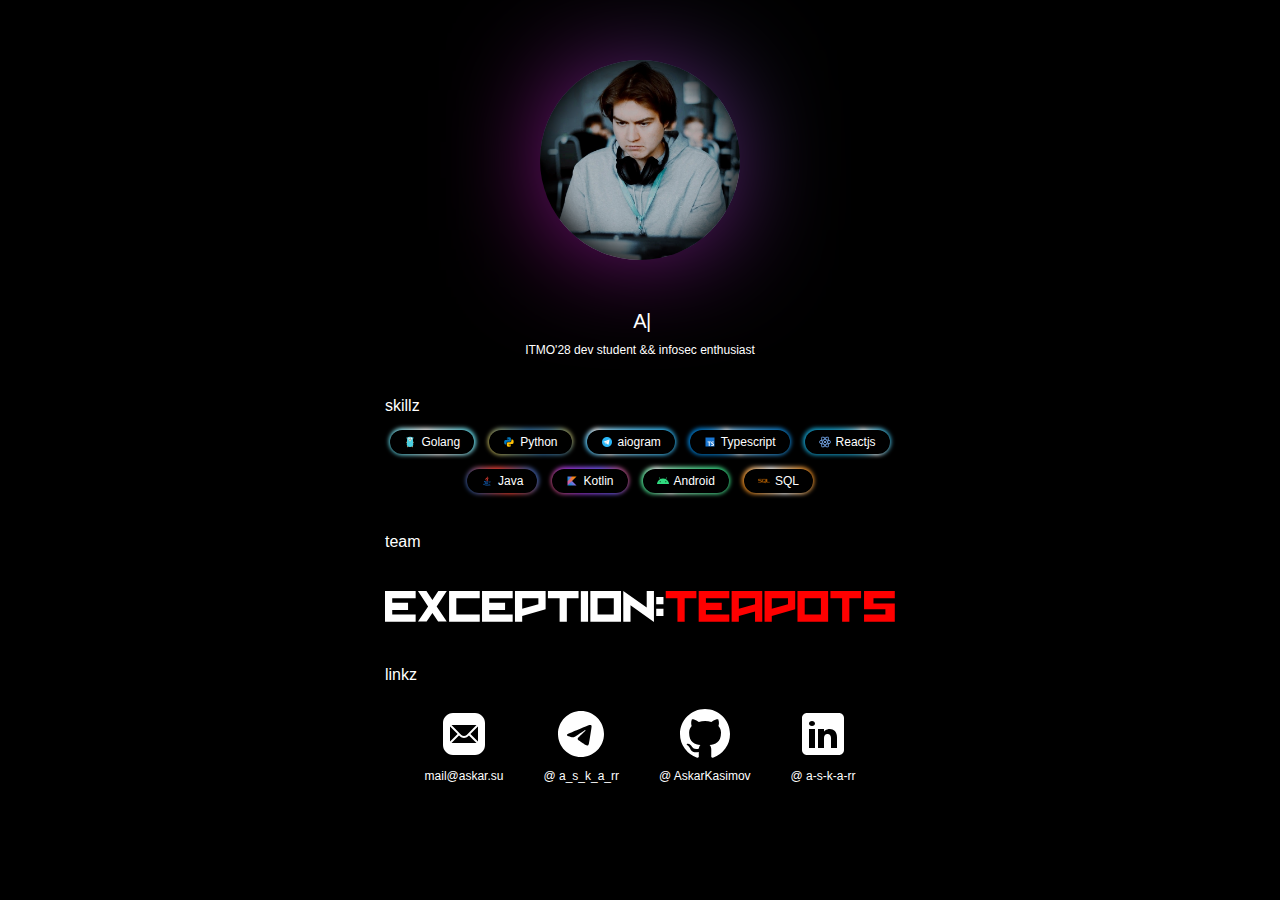
==== commit a7c4ca23: "yet another desc" ====
--- a/index.html
+++ b/index.html
@@ -26,7 +26,7 @@
             </div>
             <span>
                 <h1 id="name">Askar Kasimov</h1>
-                <h2>ITMO'28 dev bachelor && infosec enthusiast</h2>
+                <h2>ITMO'28 dev student && infosec enthusiast</h2>
             </span>
         </div>
         <div class="tags-wrapper">
